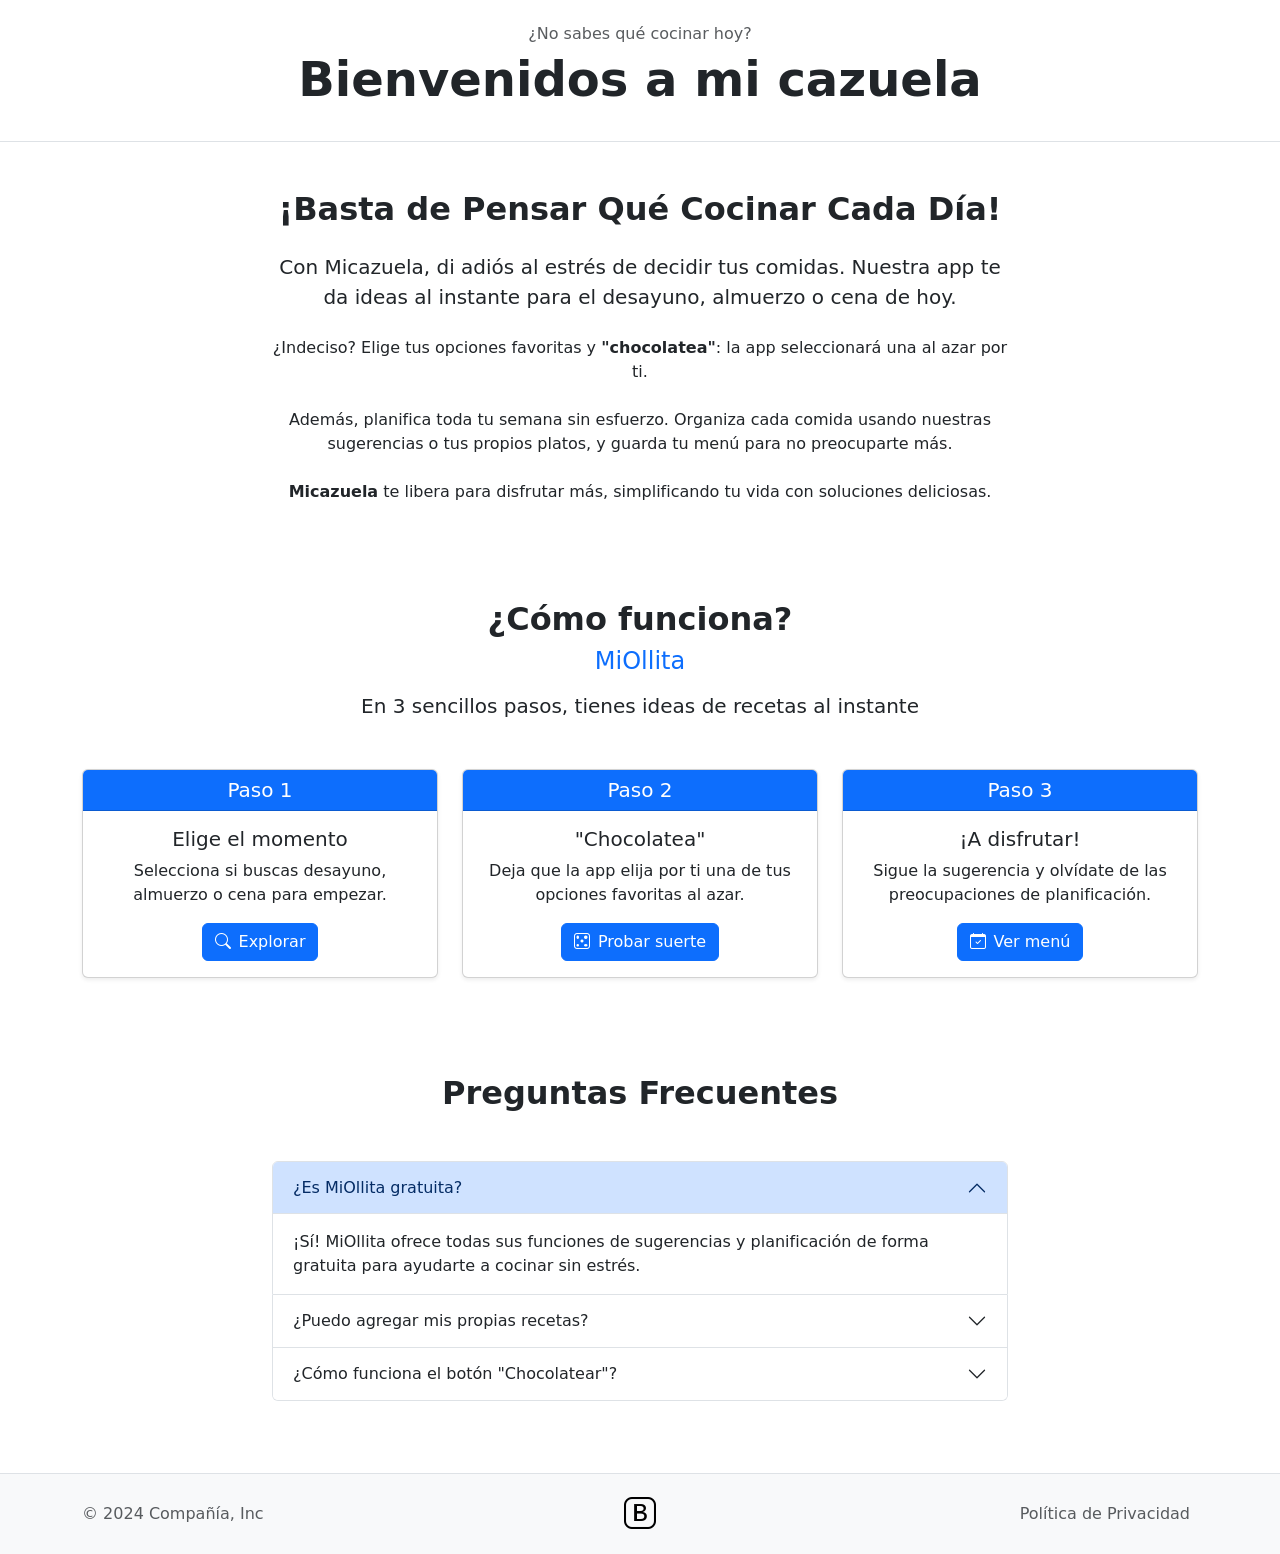
==== index.html @ ec912b81 "Primera carga del proyecto" ====
<!DOCTYPE html>
<html lang="es">
<head>
    <meta charset="UTF-8">
    <meta name="viewport" content="width=device-width, initial-scale=1.0">
    <title>Mi cazuela</title>
    <link href="https://cdn.jsdelivr.net/npm/bootstrap@5.3.0/dist/css/bootstrap.min.css" rel="stylesheet">
    <link rel="stylesheet" href="https://cdn.jsdelivr.net/npm/bootstrap-icons@1.11.0/font/bootstrap-icons.css">
    <link rel="stylesheet" href="style.css">
</head>

<body class="d-flex flex-column min-vh-100">

    <header class="py-4 text-center bg-white border-bottom">
        <h3 class="text-muted h6">¿No sabes qué cocinar hoy?</h3>
        <h1 class="display-5 fw-bold">Bienvenidos a mi cazuela</h1>
    </header>

    <main class="flex-shrink-0">
        <section class="container my-5 text-center">
            <div class="row justify-content-center">
                <div class="col-lg-8">
                    <h2 class="fw-bold mb-4">¡Basta de Pensar Qué Cocinar Cada Día!</h2>
                    <p class="lead mb-4">
                        Con <strong>Micazuela</strong>, di adiós al estrés de decidir tus comidas. 
                        Nuestra app te da ideas al instante para el desayuno, almuerzo o cena de hoy.
                    </p>
                    <p class="mb-4">
                        ¿Indeciso? Elige tus opciones favoritas y <strong>"chocolatea"</strong>: la app seleccionará una al azar por ti.
                    </p>
                    <p class="mb-4">
                        Además, planifica toda tu semana sin esfuerzo. Organiza cada comida usando nuestras sugerencias 
                        o tus propios platos, y guarda tu menú para no preocuparte más.
                    </p>
                    <p class="mb-4">
                        <strong>Micazuela</strong> te libera para disfrutar más, simplificando tu vida con soluciones deliciosas.
                    </p>
                </div>
            </div>
        </section>

        <section class="container my-5 py-4 text-center">
            <h2 class="fw-bold">¿Cómo funciona?</h2>
            <p class="h4 text-primary mb-3">MiOllita</p>
            <p class="lead mb-5">En 3 sencillos pasos, tienes ideas de recetas al instante</p>
            
            <div class="row g-4 justify-content-center">
                <div class="col-md-4">
                    <div class="card h-100 shadow-sm"> <h5 class="card-header bg-primary text-white">Paso 1</h5>
                        <div class="card-body">
                            <h5 class="card-title">Elige el momento</h5>
                            <p class="card-text">Selecciona si buscas desayuno, almuerzo o cena para empezar.</p>
                            <a href="#" class="btn btn-primary"><i class="bi bi-search me-2"></i>Explorar</a>
                        </div>
                    </div>
                </div>

                <div class="col-md-4">
                    <div class="card h-100 shadow-sm">
                        <h5 class="card-header bg-primary text-white">Paso 2</h5>
                        <div class="card-body">
                            <h5 class="card-title">"Chocolatea"</h5>
                            <p class="card-text">Deja que la app elija por ti una de tus opciones favoritas al azar.</p>
                            <a href="#" class="btn btn-primary"><i class="bi bi-dice-5 me-2"></i>Probar suerte</a>
                        </div>
                    </div>
                </div>

                <div class="col-md-4">
                    <div class="card h-100 shadow-sm">
                        <h5 class="card-header bg-primary text-white">Paso 3</h5>
                        <div class="card-body">
                            <h5 class="card-title">¡A disfrutar!</h5>
                            <p class="card-text">Sigue la sugerencia y olvídate de las preocupaciones de planificación.</p>
                            <a href="#" class="btn btn-primary"><i class="bi bi-calendar-check me-2"></i>Ver menú</a>
                        </div>
                    </div>
                </div>
            </div>
        </section>
        <section class="container my-5 py-4">
    <h2 class="fw-bold text-center mb-5">Preguntas Frecuentes</h2>
    
    <div class="row justify-content-center">
        <div class="col-lg-8">
            <div class="accordion" id="accordionFAQ">
                
                <div class="accordion-item">
                    <h2 class="accordion-header">
                        <button class="accordion-button" type="button" data-bs-toggle="collapse" data-bs-target="#collapseOne" aria-expanded="true" aria-controls="collapseOne">
                            ¿Es MiOllita gratuita?
                        </button>
                    </h2>
                    <div id="collapseOne" class="accordion-collapse collapse show" data-bs-parent="#accordionFAQ">
                        <div class="accordion-body">
                            ¡Sí! MiOllita ofrece todas sus funciones de sugerencias y planificación de forma gratuita para ayudarte a cocinar sin estrés.
                        </div>
                    </div>
                </div>

                <div class="accordion-item">
                    <h2 class="accordion-header">
                        <button class="accordion-button collapsed" type="button" data-bs-toggle="collapse" data-bs-target="#collapseTwo" aria-expanded="false" aria-controls="collapseTwo">
                            ¿Puedo agregar mis propias recetas?
                        </button>
                    </h2>
                    <div id="collapseTwo" class="accordion-collapse collapse" data-bs-parent="#accordionFAQ">
                        <div class="accordion-body">
                            ¡Por supuesto! Puedes añadir tus platos favoritos al sistema para que también aparezcan cuando decidas "chocolatear" tu menú.
                        </div>
                    </div>
                </div>

                <div class="accordion-item">
                    <h2 class="accordion-header">
                        <button class="accordion-button collapsed" type="button" data-bs-toggle="collapse" data-bs-target="#collapseThree" aria-expanded="false" aria-controls="collapseThree">
                            ¿Cómo funciona el botón "Chocolatear"?
                        </button>
                    </h2>
                    <div id="collapseThree" class="accordion-collapse collapse" data-bs-parent="#accordionFAQ">
                        <div class="accordion-body">
                            Es nuestra función estrella. Si no sabes qué elegir, el sistema toma tus opciones favoritas y selecciona una al azar para ahorrarte la fatiga de decidir.
                        </div>
                    </div>
                </div>

            </div>
        </div>
    </div>
</section>
    </main>

    <footer class="footer mt-auto py-3 border-top bg-light">
        <div class="container d-flex flex-wrap justify-content-between align-items-center">
            <p class="col-md-4 mb-0 text-body-secondary">© 2024 Compañía, Inc</p>

            <a href="/" class="col-md-4 d-flex align-items-center justify-content-center mb-3 mb-md-0 me-md-auto link-body-emphasis text-decoration-none">
                <i class="bi bi-bootstrap" style="font-size: 2rem;"></i>
            </a>

            <ul class="nav col-md-4 justify-content-end">
                <li class="nav-item"><a href="politicas.html" class="nav-link px-2 text-body-secondary">Política de Privacidad</a></li>
            </ul>
        </div>
    </footer>
    <script src="https://cdn.jsdelivr.net/npm/bootstrap@5.3.0/dist/js/bootstrap.bundle.min.js"></script>
</body>
</html>
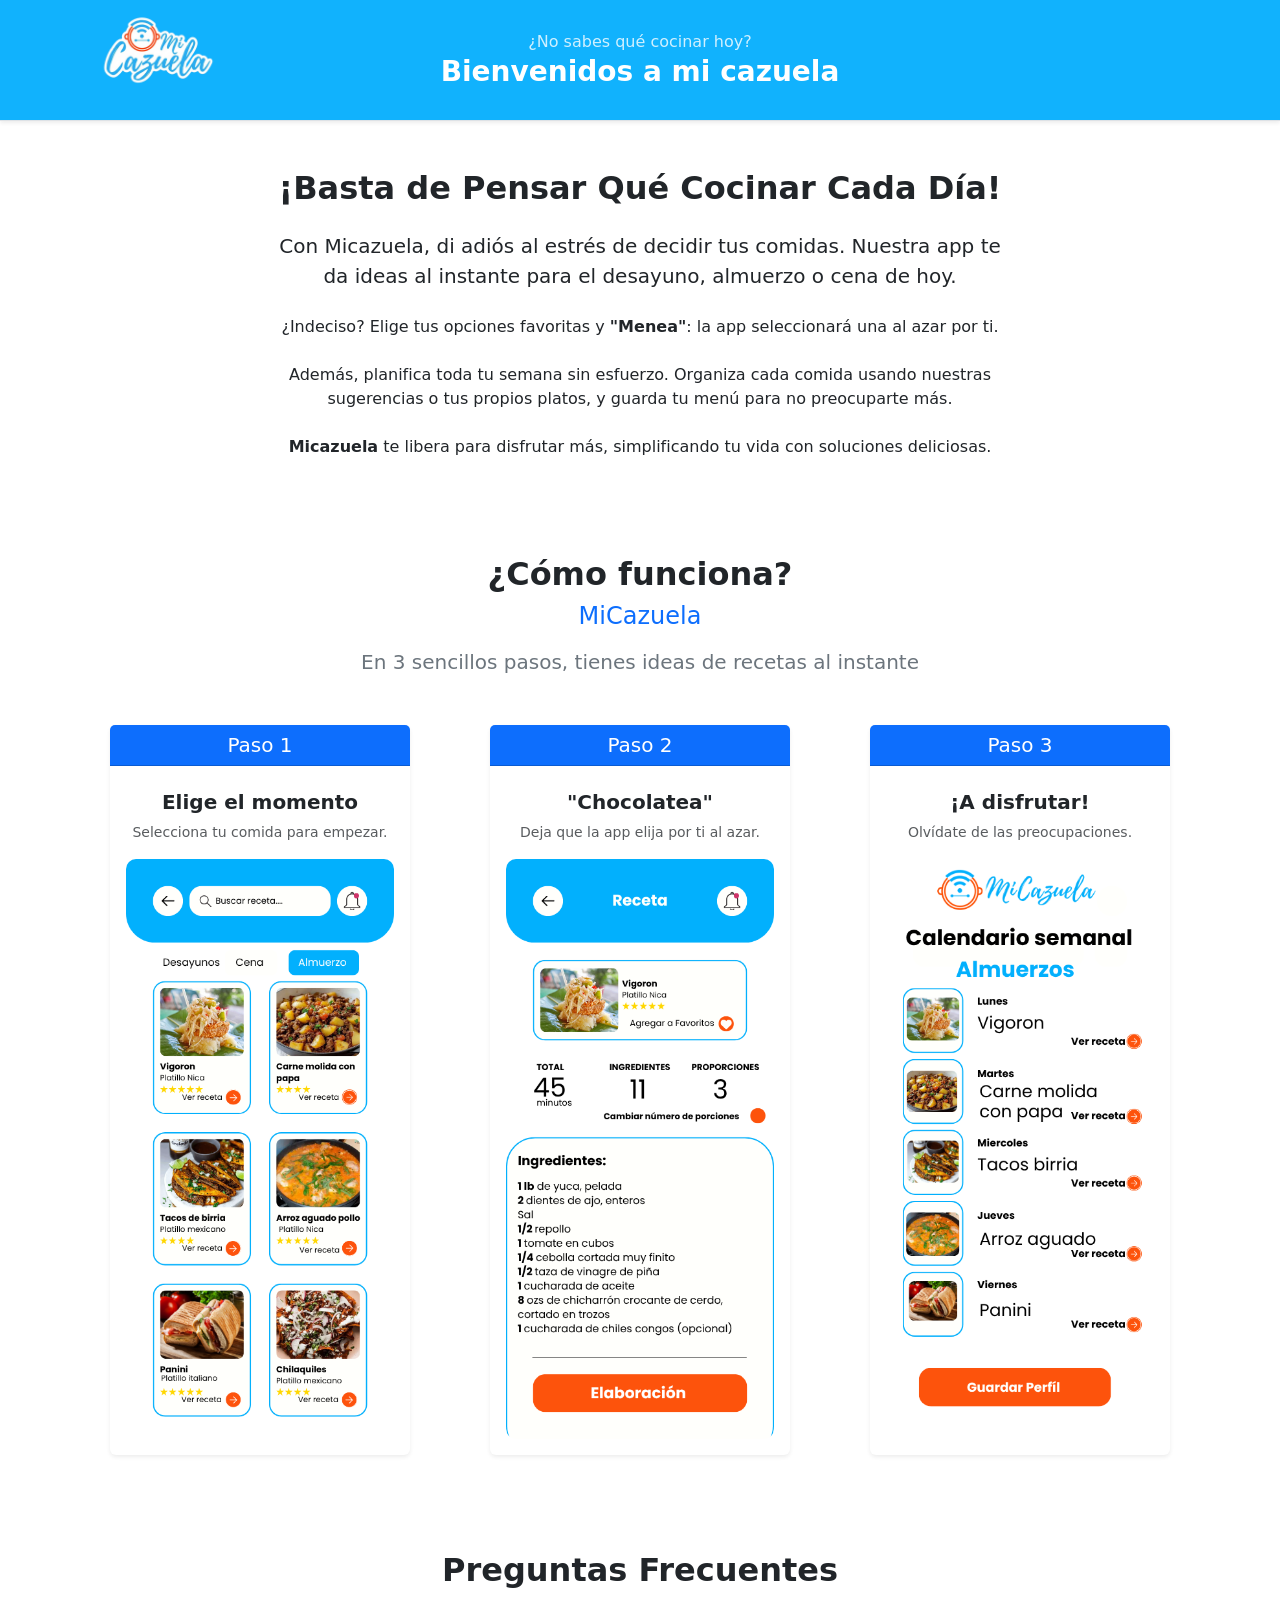
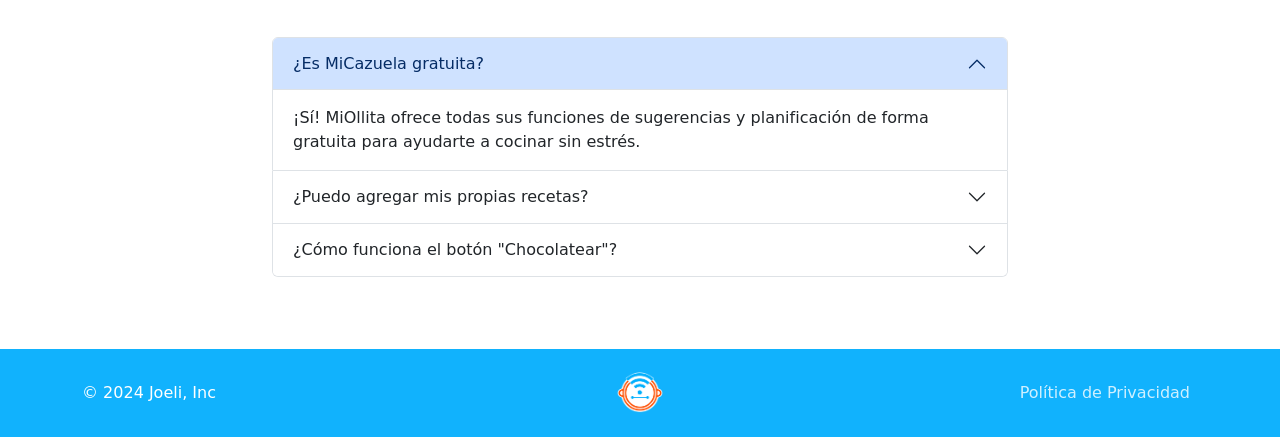
==== commit 49544fa6: "Nacatamal" ====
--- a/index.html
+++ b/index.html
@@ -3,18 +3,36 @@
 <head>
     <meta charset="UTF-8">
     <meta name="viewport" content="width=device-width, initial-scale=1.0">
+    <link rel="icon" href="nacatamal/logo Micazuela, color, negativo y positivo .png" type="image/png" sizes="16x16">
     <title>Mi cazuela</title>
+    <link rel="stylesheet" href="style.css">
     <link href="https://cdn.jsdelivr.net/npm/bootstrap@5.3.0/dist/css/bootstrap.min.css" rel="stylesheet">
     <link rel="stylesheet" href="https://cdn.jsdelivr.net/npm/bootstrap-icons@1.11.0/font/bootstrap-icons.css">
-    <link rel="stylesheet" href="style.css">
+
 </head>
 
 <body class="d-flex flex-column min-vh-100">
 
-    <header class="py-4 text-center bg-white border-bottom">
-        <h3 class="text-muted h6">¿No sabes qué cocinar hoy?</h3>
-        <h1 class="display-5 fw-bold">Bienvenidos a mi cazuela</h1>
-    </header>
+<header id="mi-header" class="border-bottom shadow-sm">
+    <div class="container">
+        <div class="row align-items-center">
+            
+            <div class="col-md-3 text-center text-md-start">
+                <img src="nacatamal/logo con letras.png" 
+                     alt="Logo" 
+                     class="logo-header-grande">
+            </div>
+
+            <div class="col-md-6 text-center">
+                <h3 class="h6 mb-1 d-none d-md-block">¿No sabes qué cocinar hoy?</h3>
+                <h1 class="h3 fw-bold mb-0">Bienvenidos a mi cazuela</h1>
+            </div>
+
+            <div class="col-md-3 d-none d-md-block"></div>
+            
+        </div>
+    </div>
+</header>
 
     <main class="flex-shrink-0">
         <section class="container my-5 text-center">
@@ -26,7 +44,7 @@
                         Nuestra app te da ideas al instante para el desayuno, almuerzo o cena de hoy.
                     </p>
                     <p class="mb-4">
-                        ¿Indeciso? Elige tus opciones favoritas y <strong>"chocolatea"</strong>: la app seleccionará una al azar por ti.
+                        ¿Indeciso? Elige tus opciones favoritas y <strong>"Menea"</strong>: la app seleccionará una al azar por ti.
                     </p>
                     <p class="mb-4">
                         Además, planifica toda tu semana sin esfuerzo. Organiza cada comida usando nuestras sugerencias 
@@ -39,46 +57,58 @@
             </div>
         </section>
 
-        <section class="container my-5 py-4 text-center">
-            <h2 class="fw-bold">¿Cómo funciona?</h2>
-            <p class="h4 text-primary mb-3">MiOllita</p>
-            <p class="lead mb-5">En 3 sencillos pasos, tienes ideas de recetas al instante</p>
-            
-            <div class="row g-4 justify-content-center">
-                <div class="col-md-4">
-                    <div class="card h-100 shadow-sm"> <h5 class="card-header bg-primary text-white">Paso 1</h5>
-                        <div class="card-body">
-                            <h5 class="card-title">Elige el momento</h5>
-                            <p class="card-text">Selecciona si buscas desayuno, almuerzo o cena para empezar.</p>
-                            <a href="#" class="btn btn-primary"><i class="bi bi-search me-2"></i>Explorar</a>
-                        </div>
-                    </div>
-                </div>
 
-                <div class="col-md-4">
-                    <div class="card h-100 shadow-sm">
-                        <h5 class="card-header bg-primary text-white">Paso 2</h5>
-                        <div class="card-body">
-                            <h5 class="card-title">"Chocolatea"</h5>
-                            <p class="card-text">Deja que la app elija por ti una de tus opciones favoritas al azar.</p>
-                            <a href="#" class="btn btn-primary"><i class="bi bi-dice-5 me-2"></i>Probar suerte</a>
-                        </div>
-                    </div>
-                </div>
-
-                <div class="col-md-4">
-                    <div class="card h-100 shadow-sm">
-                        <h5 class="card-header bg-primary text-white">Paso 3</h5>
-                        <div class="card-body">
-                            <h5 class="card-title">¡A disfrutar!</h5>
-                            <p class="card-text">Sigue la sugerencia y olvídate de las preocupaciones de planificación.</p>
-                            <a href="#" class="btn btn-primary"><i class="bi bi-calendar-check me-2"></i>Ver menú</a>
-                        </div>
-                    </div>
+<section class="container my-5 py-4 text-center">
+    <h2 class="fw-bold text-dark">¿Cómo funciona?</h2>
+    <p class="h4 text-primary mb-3">MiCazuela</p>
+    <p class="lead mb-5 text-secondary">En 3 sencillos pasos, tienes ideas de recetas al instante</p>
+    
+    <div class="row g-4 justify-content-center">
+        <div class="col-12 col-md-4 d-flex justify-content-center">
+            <div class="card shadow-sm border-0 h-100" style="max-width: 300px;">
+                <h5 class="card-header bg-primary text-white py-2">Paso 1</h5>
+                <div class="card-body p-3 d-flex flex-column align-items-center">
+                    <h5 class="card-title mt-2 fw-bold">Elige el momento</h5>
+                    <p class="card-text small text-muted mb-3">Selecciona tu comida para empezar.</p>
+                    
+                    <img src="nacatamal/seleccion.png" alt="Selección" 
+                        class="img-fluid"
+                        style="border-radius: 10px; width: 100%; height: auto; object-fit: cover;">
                 </div>
             </div>
-        </section>
-        <section class="container my-5 py-4">
+        </div>
+
+        <div class="col-12 col-md-4 d-flex justify-content-center">
+            <div class="card shadow-sm border-0 h-100" style="max-width: 300px;">
+                <h5 class="card-header bg-primary text-white py-2">Paso 2</h5>
+                <div class="card-body p-3 d-flex flex-column align-items-center">
+                    <h5 class="card-title mt-2 fw-bold">"Chocolatea"</h5>
+                    <p class="card-text small text-muted mb-3">Deja que la app elija por ti al azar.</p>
+                    
+                    <img src="nacatamal/receta.png" alt="Receta" 
+                        class="img-fluid"
+                        style="border-radius: 10px; width: 100%; height: auto; object-fit: cover;">
+                </div>
+            </div>
+        </div>
+
+        <div class="col-12 col-md-4 d-flex justify-content-center">
+            <div class="card shadow-sm border-0 h-100" style="max-width: 300px;">
+                <h5 class="card-header bg-primary text-white py-2">Paso 3</h5>
+                <div class="card-body p-3 d-flex flex-column align-items-center">
+                    <h5 class="card-title mt-2 fw-bold">¡A disfrutar!</h5>
+                    <p class="card-text small text-muted mb-3">Olvídate de las preocupaciones.</p>
+                    
+                    <img src="nacatamal/8.png" alt="Disfrutar" 
+                        class="img-fluid"
+                        style="border-radius: 10px; width: 100%; height: auto; object-fit: cover;">
+                </div>
+            </div>
+        </div>
+    </div>
+</section>
+
+<section class="container my-5 py-4">
     <h2 class="fw-bold text-center mb-5">Preguntas Frecuentes</h2>
     
     <div class="row justify-content-center">
@@ -88,7 +118,7 @@
                 <div class="accordion-item">
                     <h2 class="accordion-header">
                         <button class="accordion-button" type="button" data-bs-toggle="collapse" data-bs-target="#collapseOne" aria-expanded="true" aria-controls="collapseOne">
-                            ¿Es MiOllita gratuita?
+                            ¿Es MiCazuela gratuita?
                         </button>
                     </h2>
                     <div id="collapseOne" class="accordion-collapse collapse show" data-bs-parent="#accordionFAQ">
@@ -130,19 +160,30 @@
 </section>
     </main>
 
-    <footer class="footer mt-auto py-3 border-top bg-light">
-        <div class="container d-flex flex-wrap justify-content-between align-items-center">
-            <p class="col-md-4 mb-0 text-body-secondary">© 2024 Compañía, Inc</p>
+<footer class="footer mt-auto py-3 footer-azul">
+    <div class="container d-flex flex-wrap justify-content-between align-items-center">
+        
+        <div class="col-md-4 mb-0 text-start">
+            <p>© 2024 Joeli, Inc</p>
+        </div>
 
-            <a href="/" class="col-md-4 d-flex align-items-center justify-content-center mb-3 mb-md-0 me-md-auto link-body-emphasis text-decoration-none">
-                <i class="bi bi-bootstrap" style="font-size: 2rem;"></i>
-            </a>
+        <div class="col-md-4 d-flex justify-content-center mb-3 mb-md-0">
+            <img src="nacatamal/logo Micazuela, color, negativo y positivo .png" 
+                 alt="Logo Mi Cazuela" 
+                 class="logo-como-icono">
+        </div>
 
-            <ul class="nav col-md-4 justify-content-end">
-                <li class="nav-item"><a href="politicas.html" class="nav-link px-2 text-body-secondary">Política de Privacidad</a></li>
+        <div class="col-md-4">
+            <ul class="nav justify-content-end">
+                <li class="nav-item">
+                    <a href="politicas.html" class="nav-link px-2 enlace-footer">Política de Privacidad</a>
+                </li>
             </ul>
         </div>
-    </footer>
+        
+    </div>
+</footer>
+
     <script src="https://cdn.jsdelivr.net/npm/bootstrap@5.3.0/dist/js/bootstrap.bundle.min.js"></script>
 </body>
 </html>
--- a/style.css
+++ b/style.css
@@ -0,0 +1,137 @@
+/* ==========================================================================
+   CONFIGURACIÓN GLOBAL Y HEADER
+   ========================================================================== */
+#mi-header {
+    background-color: #11b2fd !important;
+    min-height: 120px;
+    display: flex;
+    align-items: center; /* Centrado vertical */
+}
+
+/* Tipografía del Header */
+#mi-header h1 {
+    color: white !important;
+    line-height: 1.2;
+}
+
+#mi-header h3 {
+    color: rgba(255, 255, 255, 0.8) !important;
+}
+
+/* Ajuste del Logo Responsivo */
+.logo-header-grande {
+    width: 150px; /* Tamaño máximo en PC */
+    height: auto;
+    max-height: 120px;
+    object-fit: contain;
+    transition: all 0.3s ease;
+}
+
+/* AJUSTES PARA MÓVILES (Celulares) */
+@media (max-width: 768px) {
+    #mi-header {
+        padding: 25px 0;
+    }
+    
+    .logo-header-grande {
+        width: 100px; /* Se reduce para no saturar */
+        margin-bottom: 15px;
+    }
+
+    /* Forzamos que en móvil el logo quede arriba y el texto abajo */
+    #mi-header .row {
+        flex-direction: column;
+    }
+    
+    #mi-header .col-4, 
+    #mi-header .col-8 {
+        width: 100%;
+        text-align: center !important;
+    }
+}
+/* ==========================================================================
+   SECCIÓN "CÓMO FUNCIONA" (CARDS Y RESPONSIVIDAD)
+   ========================================================================== */
+
+/* Hace que la card se ajuste al contenido (imagen) */
+.card-ajustada {
+    width: fit-content;
+    border: none !important;
+    transition: transform 0.2s ease-in-out;
+}
+
+.card-ajustada:hover {
+    transform: translateY(-5px);
+}
+
+/* Estilo de la imagen con el borde de 50px pedido */
+.img-pasos {
+    border-radius: 50px;
+    display: block;
+    max-width: 250px; /* Tamaño máximo en PC */
+    height: auto;
+    margin: 0 auto;
+}
+
+/* Ajuste para que en móviles la imagen sea fluida */
+@media (max-width: 768px) {
+    .img-pasos {
+        max-width: 100%;
+        width: 200px; /* Tamaño un poco más pequeño en móvil para que no sature */
+    }
+}
+
+/* ==========================================================================
+   FOOTER (AZUL Y TEXTO BLANCO)
+   ========================================================================== */
+.footer-azul {
+    background-color: #11b2fd !important;
+    border-top: none !important;
+}
+
+/* Texto de copyright */
+.footer-azul p {
+    color: white !important;
+    margin-bottom: 0;
+}
+
+/* Logo adaptable en el centro */
+.logo-como-icono {
+    height: 3.5rem; /* Un poco más grande como pediste */
+    width: auto;
+    display: block;
+    object-fit: contain;
+    /* filter: brightness(0) invert(1); <--- Descomenta si lo quieres blanco total */
+}
+
+/* Enlaces del Footer */
+.enlace-footer {
+    color: rgba(255, 255, 255, 0.8) !important;
+    text-decoration: none;
+    transition: all 0.3s ease;
+}
+
+.enlace-footer:hover {
+    color: white !important;
+    text-decoration: underline;
+}
+
+/* Ajuste para que en móviles no se amontone */
+@media (max-width: 768px) {
+    .footer-azul .container {
+        flex-direction: column;
+        gap: 1.5rem;
+    }
+}
+
+/* ==========================================================================
+   UTILIDADES COMPLEMENTARIAS
+   ========================================================================== */
+.text-primary {
+    color: #11b2fd !important;
+}
+
+.btn-primary {
+    background-color: #11b2fd !important;
+    border-color: #11b2fd !important;
+}
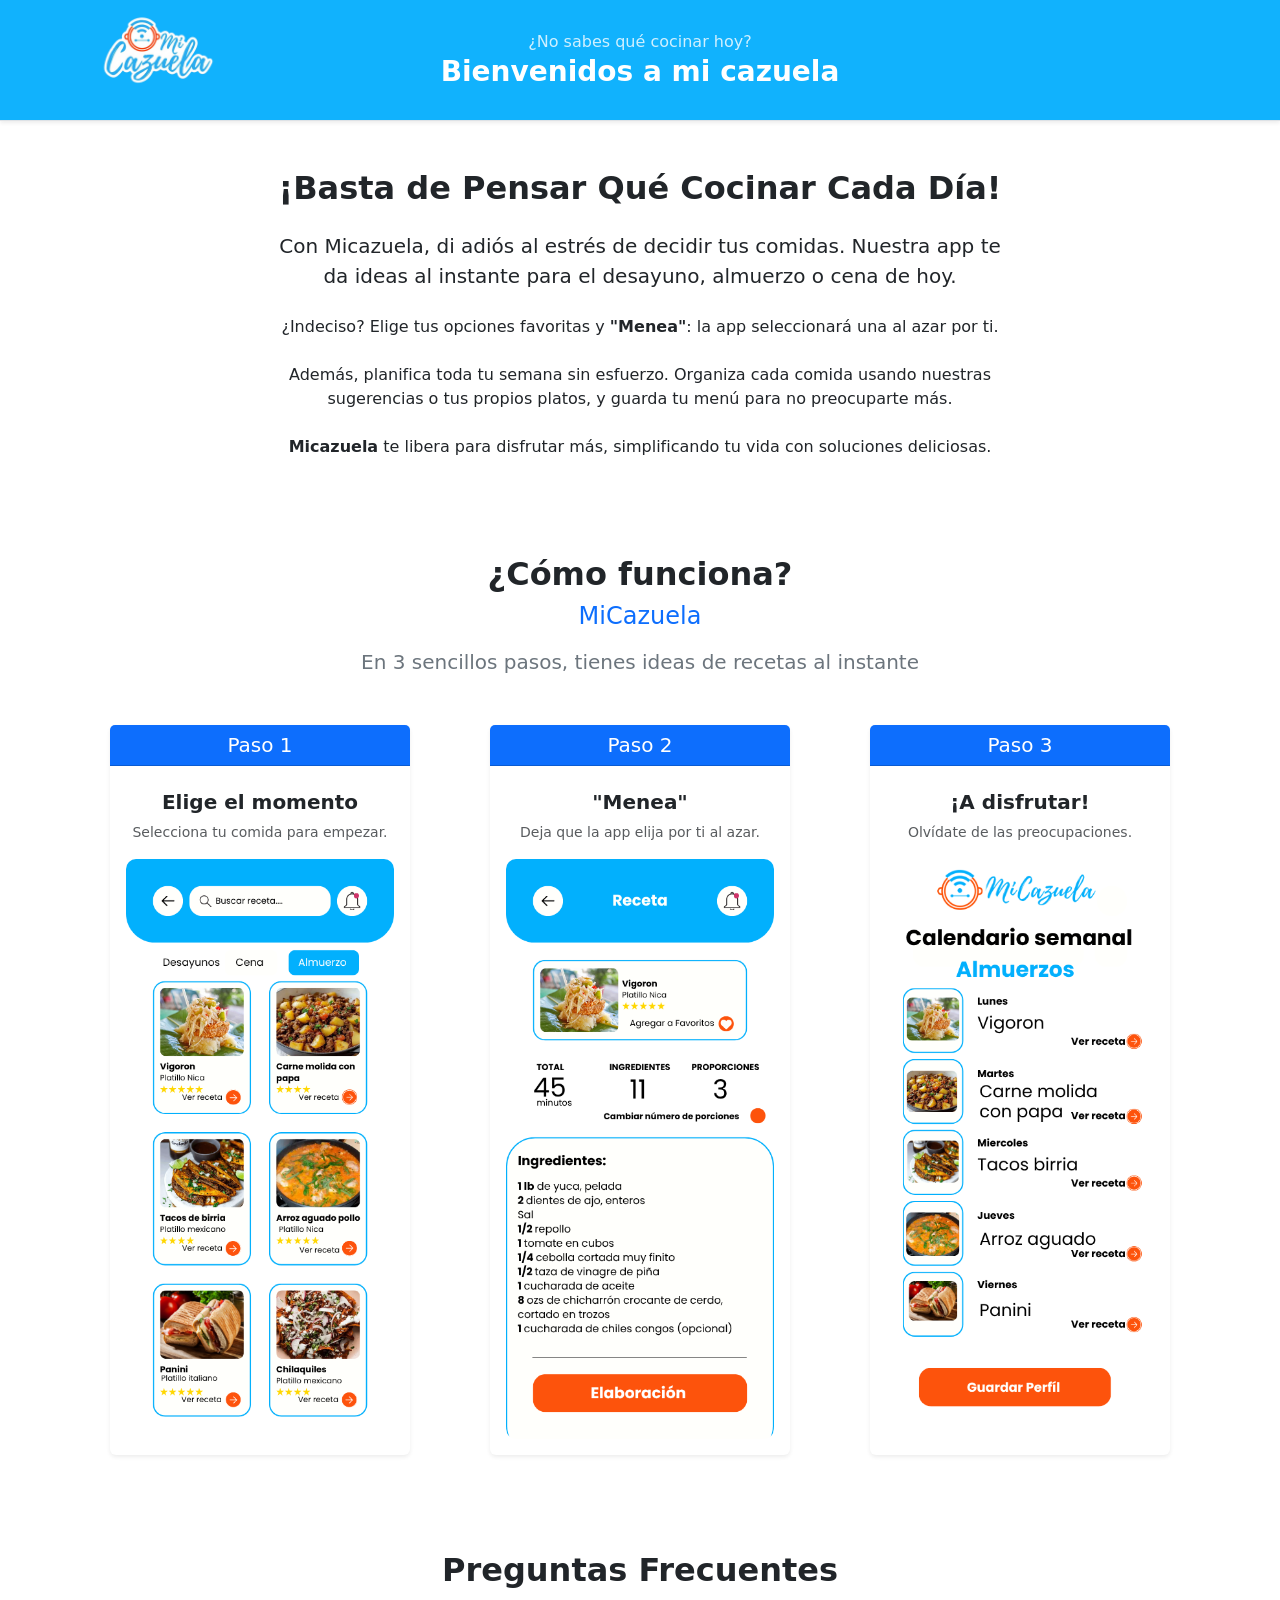
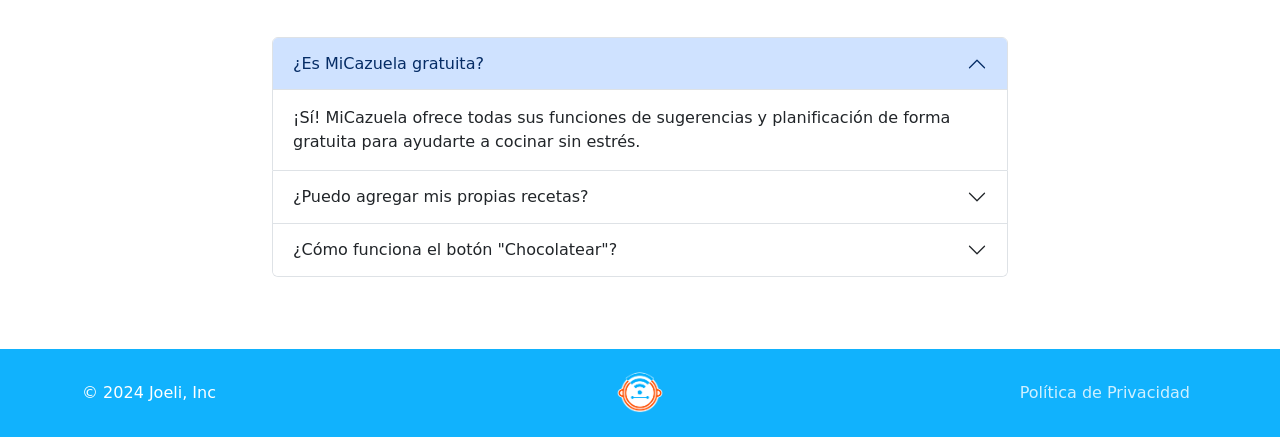
==== commit ce9d2fc0: "chocolate?" ====
--- a/index.html
+++ b/index.html
@@ -82,7 +82,7 @@
             <div class="card shadow-sm border-0 h-100" style="max-width: 300px;">
                 <h5 class="card-header bg-primary text-white py-2">Paso 2</h5>
                 <div class="card-body p-3 d-flex flex-column align-items-center">
-                    <h5 class="card-title mt-2 fw-bold">"Chocolatea"</h5>
+                    <h5 class="card-title mt-2 fw-bold">"Menea"</h5>
                     <p class="card-text small text-muted mb-3">Deja que la app elija por ti al azar.</p>
                     
                     <img src="nacatamal/receta.png" alt="Receta" 
@@ -123,7 +123,7 @@
                     </h2>
                     <div id="collapseOne" class="accordion-collapse collapse show" data-bs-parent="#accordionFAQ">
                         <div class="accordion-body">
-                            ¡Sí! MiOllita ofrece todas sus funciones de sugerencias y planificación de forma gratuita para ayudarte a cocinar sin estrés.
+                            ¡Sí! MiCazuela ofrece todas sus funciones de sugerencias y planificación de forma gratuita para ayudarte a cocinar sin estrés.
                         </div>
                     </div>
                 </div>
